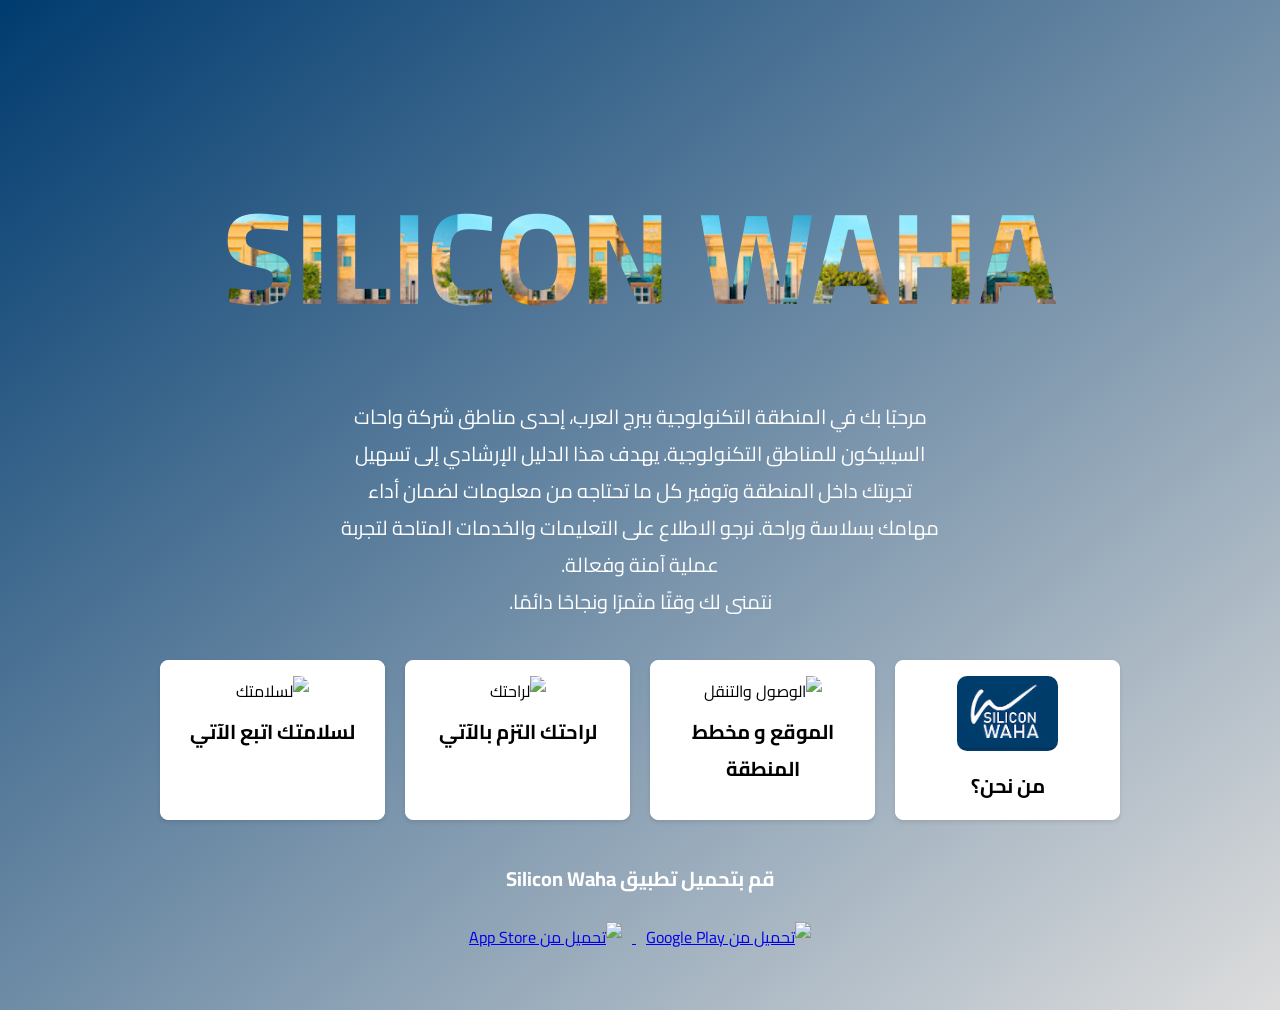
==== index.html @ 40e7c9a5 "Add files via upload" ====
<!DOCTYPE html>
<html lang="ar">
  <link rel="icon" href="SW%20Profile.jpg" type="image/jpeg">
<head>

  <meta charset="UTF-8">
  <meta property="og:title" content="SILICON WAHA - دليل الزوار">
  <meta property="og:description" content="دليلك داخل منطقة واحات السيليكون التكنولوجية">
  <meta property="og:image" content="https://habibahamdyyy.github.io/my-tabs-site/SW%20Profile.jpg">
  <meta property="og:url" content="https://habibahamdyyy.github.io/my-tabs-site/">
  <meta property="og:type" content="website">
  <title>SILICON WAHA - دليل الزوار</title>
  <link href="https://fonts.googleapis.com/css2?family=Cairo:wght@400;700&display=swap" rel="stylesheet">
  
  <style>
  @keyframes fadeInUp {
  to {
    opacity: 1;
    transform: translateY(0);
  }
}
    body {
      min-height: 100vh;
      font-family: 'Cairo', sans-serif;
      padding: 40px 20px;
      direction: rtl;
      background: linear-gradient(to bottom right, #003b6f, #ddd);
      text-align: center;
      animation: fadeIn 1s ease;

    }
    @keyframes fadeIn {
  from { opacity: 0; }
  to { opacity: 1; }
}
     .logo-text {
      font-size: 130px;
      font-weight: bold;
      background-image: url('[data-uri]');
      background-size: contain;
      background-position: center;
      -webkit-background-clip: text;
      -webkit-text-fill-color: transparent;
    }
    h1 {
      font-size: 70px;
      font-weight: bold;
      margin-bottom: 10px;
      color: #fefefc;
    }
    h3.intro {
      font-size: 20px;
      font-weight: normal;
      color: #ffffff;
      margin-bottom: 40px;
      max-width: 600px;
      margin-right: auto;
      margin-left: auto;
    }
    .tabs {
      display: flex;
      flex-wrap: wrap;
      justify-content: center;
      gap: 20px;
      margin-bottom: 20px;
    }
    .tab {
      width: 183px;
      padding: 15px 20px;
      background: white;
      border-radius: 8px;
      cursor: pointer;
      transition: 0.3s;
      box-shadow: 0 2px 4px rgba(0,0,0,0.1);
      border: 1px solid #ffffff;
      opacity: 0;
      transform: translateY(20px);
      animation: fadeInUp 0.6s ease forwards;
      transition: all 0.3s ease;

      
    }
    .tab:hover {
      transform: scale(1.05);
      box-shadow: 0 8px 15px rgba(0, 0, 0, 0.1);
      background: #ddd;
    }

    .tab img {
      width: 55%;
      height: 75px;
      object-fit: cover;
      border-radius: 10px;
      margin-bottom: 7px;
    }
    .tab-label {
      font-weight: bold;
      font-size: 20px;
    }
    .content {
      padding: 8px;
      border: none;
      border-radius: 1px;
      background: none;
      max-width: 450px;
      margin: 0 auto;
      margin-top: 5px;

    }
    

    .tab:nth-child(1) { animation-delay: 0.1s; }
    .tab:nth-child(2) { animation-delay: 0.2s; }
    .tab:nth-child(3) { animation-delay: 0.3s; }
    .tab:nth-child(4) { animation-delay: 0.4s; }

    

   .tab:hover {
      transform: scale(1.05);
      box-shadow: 0 8px 15px rgba(0, 0, 0, 0.1);
      background: #ddd;
    }

    html {
      scroll-behavior: smooth;
    }

    .page-enter {
      opacity: 0;
      transform: translateY(30px);
      animation: slideUp 2s ease forwards;
    }

    @keyframes slideUp {
    to {
       opacity: 1;
       transform: translateY(0);
      }
    }
    .download-box {
      background: none;
      border: none;
      box-shadow: none;
      padding: 0;
      margin: 40px auto 0;
      text-align: center;
    }

    .download-box h3 {
      margin-bottom: 15px;
      color: white;
      font-size: 20px;
    }

    .download-box a img {
      height: 50px;
      margin: 10px;
      transition: transform 0.2s ease;
    }

    .download-box a img:hover {
      transform: scale(1.05);
    }
    .transport-card {
      background: #ffffff;
      border: 1px solid #d0dce8;
      border-radius: 10px;
      padding: 20px;
      margin-bottom: 15px;
      text-align: right;
      box-shadow: 0 2px 8px rgba(0, 0, 0, 0.05);
      font-size: 10px;
    }

    .transport-card h4 {
     margin: 0 0 8px;
     color: #1a2a4f;
    }

    .transport-card a {
     color: #0077cc;
     text-decoration: none;
     font-weight: bold;
    }

    .transport-card a:hover {
     text-decoration: underline;
    }


  </style>

</head>
<body class="page-enter">

<h1 class="logo-text">SILICON WAHA</h1>

<h3 class="intro">
   مرحبًا بك في المنطقة التكنولوجية ببرج العرب، إحدى مناطق شركة واحات السيليكون للمناطق التكنولوجية.
  يهدف هذا الدليل الإرشادي إلى تسهيل تجربتك داخل المنطقة وتوفير كل ما تحتاجه من معلومات لضمان أداء مهامك بسلاسة وراحة.
  نرجو الاطلاع على التعليمات والخدمات المتاحة لتجربة عملية آمنة وفعالة.<br>
  نتمنى لك وقتًا مثمرًا ونجاحًا دائمًا.
</h3>

<div class="tabs">
  <div class="tab" onclick="openPDF('SiliconWaha.pdf')">
    <img src="[data-uri]" alt="من نحن؟">
    <div class="tab-label">من نحن؟</div>
  </div>
  <div class="tab" onclick="showContent(2)">
    <img src="https://openmoji.org/data/color/svg/E0A9.svg" alt="الوصول والتنقل">
    <div class="tab-label">الموقع و مخطط المنطقة</div>
  </div>
  <div class="tab" onclick="openPDF('إجراءات امن و تشغيل المنطقة التكنولوجية برج العرب.pdf')">
    <img src="https://thumbs.dreamstime.com/b/instruction-manual-guide-document-cogwheel-isolated-design-element-male-character-analyzing-file-business-analysis-data-274463302.jpg?w=768" alt="لراحتك">
    <div class="tab-label">لراحتك التزم بالآتي</div>
  </div>
  <div class="tab" onclick="openPDF('خطة الطوارئ.pdf')">
    <img src="https://openmoji.org/data/color/svg/1F6A8.svg" alt="لسلامتك">
    <div class="tab-label">لسلامتك اتبع الآتي</div>
  </div>
</div>

<div id="content" class="content" style="display: none;"></div>


<div class="download-box">
  <h3>
  قم بتحميل تطبيق Silicon Waha
  </h3>
  <a href="https://play.google.com/store/apps/details?id=com.codemorning.siliconwaha" target="_blank">
    <img src="https://upload.wikimedia.org/wikipedia/commons/7/78/Google_Play_Store_badge_EN.svg" 
    alt="تحميل من Google Play" style="height: 50px; margin: 10px;">
  </a>
  <a href="https://apps.apple.com/eg/app/silicon-waha/id6744442120" target="_blank">
    <img src="https://developer.apple.com/assets/elements/badges/download-on-the-app-store.svg" 
    alt="تحميل من App Store" style="height: 50px; margin: 10px;">
  </a>
</div>


<script>
  function openPDF(fileName) {
    window.open(fileName, "_blank");
  }

  function showContent(tab) {
      document.getElementById("content").style.display = "block"; // إظهار المحتوى عند الضغط

    let html = "";
    if (tab === 2) {
      html = `
  <div class="transport-card">
    <h4>📍 الموقع على الخريطة</h4>
    <a href="https://maps.app.goo.gl/3V9tLTfM1K3f4Duk9?g_st=aw" target="_blank">
      فتح الموقع في خرائط Google
    </a>
  </div>

  <div class="transport-card">
    <h4>🗺️ مخطط المباني</h4>
    <a href="مخطط مباني المنطقة.pdf" target="_blank">عرض المخطط</a>
  </div>
`;
    } else {
      html = "";
    }
    document.getElementById("content").innerHTML = html;
  }
</script>

</body>
</html>
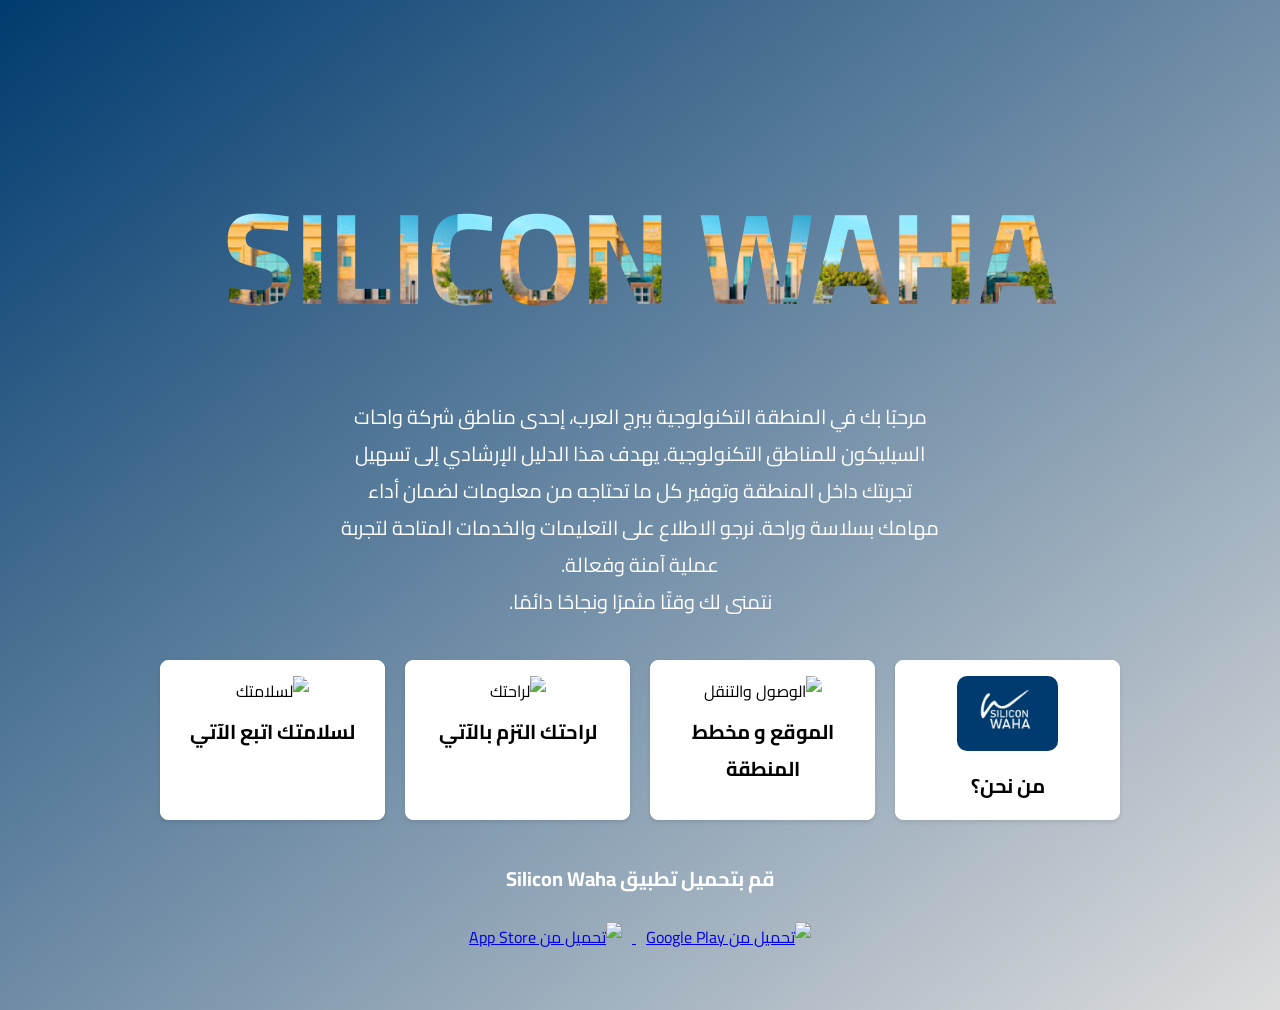
==== commit 2248cad6: "Add files via upload" ====
--- a/index.html
+++ b/index.html
@@ -1,12 +1,12 @@
 <!DOCTYPE html>
 <html lang="ar">
-  <link rel="icon" href="SW%20Profile.jpg" type="image/jpeg">
+  <link rel="icon" href="images/Icon.png" type="image/png">
 <head>
 
   <meta charset="UTF-8">
   <meta property="og:title" content="SILICON WAHA - دليل الزوار">
   <meta property="og:description" content="دليلك داخل منطقة واحات السيليكون التكنولوجية">
-  <meta property="og:image" content="https://habibahamdyyy.github.io/my-tabs-site/SW%20Profile.jpg">
+  <meta property="og:image" content="https://habibahamdyyy.github.io/my-tabs-site/images/Icon.png">
   <meta property="og:url" content="https://habibahamdyyy.github.io/my-tabs-site/">
   <meta property="og:type" content="website">
   <title>SILICON WAHA - دليل الزوار</title>
@@ -205,7 +205,7 @@
 
 <div class="tabs">
   <div class="tab" onclick="openPDF('SiliconWaha.pdf')">
-    <img src="[data-uri]" alt="من نحن؟">
+    <img src="images/LOGO.jpg" alt="من نحن؟">
     <div class="tab-label">من نحن؟</div>
   </div>
   <div class="tab" onclick="showContent(2)">
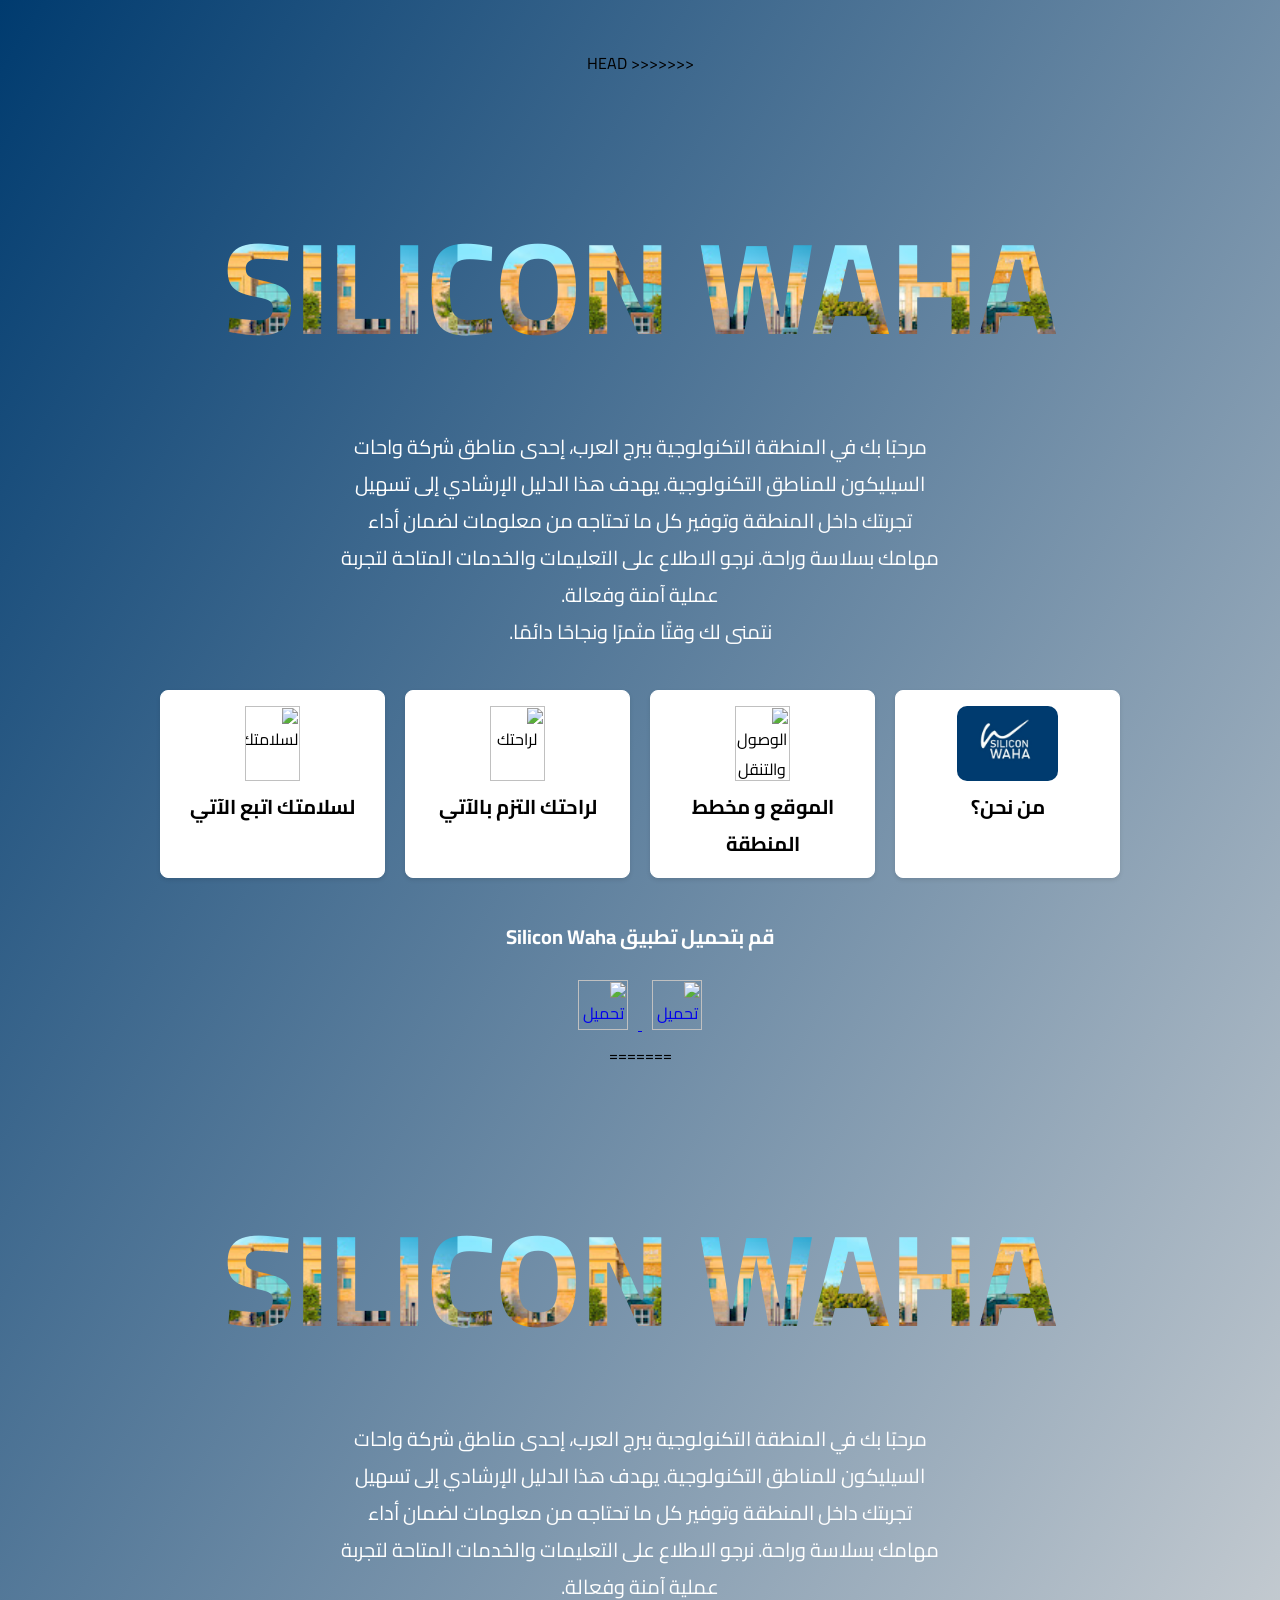
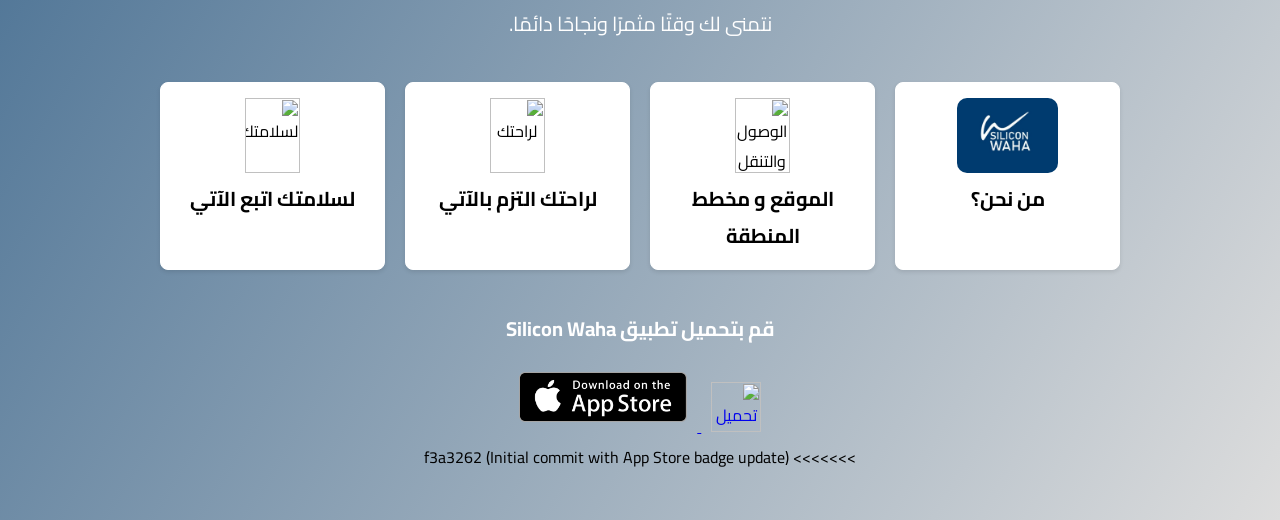
==== commit 5a51c4cd: "Initial commit with App Store badge update" ====
--- a/index.html
+++ b/index.html
@@ -1,3 +1,4 @@
+<<<<<<< HEAD
 <!DOCTYPE html>
 <html lang="ar">
   <link rel="icon" href="images/Icon.png" type="image/png">
@@ -212,7 +213,7 @@
     <img src="https://openmoji.org/data/color/svg/E0A9.svg" alt="الوصول والتنقل">
     <div class="tab-label">الموقع و مخطط المنطقة</div>
   </div>
-  <div class="tab" onclick="openPDF('إجراءات امن و تشغيل المنطقة التكنولوجية برج العرب.pdf')">
+  <div class="tab" onclick="openPDF('لراحتك.pdf')">
     <img src="https://thumbs.dreamstime.com/b/instruction-manual-guide-document-cogwheel-isolated-design-element-male-character-analyzing-file-business-analysis-data-274463302.jpg?w=768" alt="لراحتك">
     <div class="tab-label">لراحتك التزم بالآتي</div>
   </div>
@@ -273,3 +274,315 @@
 </body>
 </html>
 
+=======
+<!DOCTYPE html>
+<html lang="ar">
+<link rel="icon" href="images/Icon.png" type="image/png">
+
+<head>
+
+  <meta charset="UTF-8">
+  <meta property="og:title" content="SILICON WAHA - دليل الزوار">
+  <meta property="og:description" content="دليلك داخل منطقة واحات السيليكون التكنولوجية">
+  <meta property="og:image" content="https://habibahamdyyy.github.io/my-tabs-site/images/Icon.png">
+  <meta property="og:url" content="https://habibahamdyyy.github.io/my-tabs-site/">
+  <meta property="og:type" content="website">
+  <title>SILICON WAHA - دليل الزوار</title>
+  <link href="https://fonts.googleapis.com/css2?family=Cairo:wght@400;700&display=swap" rel="stylesheet">
+
+  <style>
+    @keyframes fadeInUp {
+      to {
+        opacity: 1;
+        transform: translateY(0);
+      }
+    }
+
+    body {
+      min-height: 100vh;
+      font-family: 'Cairo', sans-serif;
+      padding: 40px 20px;
+      direction: rtl;
+      background: linear-gradient(to bottom right, #003b6f, #ddd);
+      text-align: center;
+      animation: fadeIn 1s ease;
+
+    }
+
+    @keyframes fadeIn {
+      from {
+        opacity: 0;
+      }
+
+      to {
+        opacity: 1;
+      }
+    }
+
+    .logo-text {
+      font-size: 130px;
+      font-weight: bold;
+      background-image: url('[data-uri]');
+      background-size: contain;
+      background-position: center;
+      -webkit-background-clip: text;
+      -webkit-text-fill-color: transparent;
+    }
+
+    h1 {
+      font-size: 70px;
+      font-weight: bold;
+      margin-bottom: 10px;
+      color: #fefefc;
+    }
+
+    h3.intro {
+      font-size: 20px;
+      font-weight: normal;
+      color: #ffffff;
+      margin-bottom: 40px;
+      max-width: 600px;
+      margin-right: auto;
+      margin-left: auto;
+    }
+
+    .tabs {
+      display: flex;
+      flex-wrap: wrap;
+      justify-content: center;
+      gap: 20px;
+      margin-bottom: 20px;
+    }
+
+    .tab {
+      width: 183px;
+      padding: 15px 20px;
+      background: white;
+      border-radius: 8px;
+      cursor: pointer;
+      transition: 0.3s;
+      box-shadow: 0 2px 4px rgba(0, 0, 0, 0.1);
+      border: 1px solid #ffffff;
+      opacity: 0;
+      transform: translateY(20px);
+      animation: fadeInUp 0.6s ease forwards;
+      transition: all 0.3s ease;
+
+
+    }
+
+    .tab:hover {
+      transform: scale(1.05);
+      box-shadow: 0 8px 15px rgba(0, 0, 0, 0.1);
+      background: #ddd;
+    }
+
+    .tab img {
+      width: 55%;
+      height: 75px;
+      object-fit: cover;
+      border-radius: 10px;
+      margin-bottom: 7px;
+    }
+
+    .tab-label {
+      font-weight: bold;
+      font-size: 20px;
+    }
+
+    .content {
+      padding: 8px;
+      border: none;
+      border-radius: 1px;
+      background: none;
+      max-width: 450px;
+      margin: 0 auto;
+      margin-top: 5px;
+
+    }
+
+
+    .tab:nth-child(1) {
+      animation-delay: 0.1s;
+    }
+
+    .tab:nth-child(2) {
+      animation-delay: 0.2s;
+    }
+
+    .tab:nth-child(3) {
+      animation-delay: 0.3s;
+    }
+
+    .tab:nth-child(4) {
+      animation-delay: 0.4s;
+    }
+
+
+
+    .tab:hover {
+      transform: scale(1.05);
+      box-shadow: 0 8px 15px rgba(0, 0, 0, 0.1);
+      background: #ddd;
+    }
+
+    html {
+      scroll-behavior: smooth;
+    }
+
+    .page-enter {
+      opacity: 0;
+      transform: translateY(30px);
+      animation: slideUp 2s ease forwards;
+    }
+
+    @keyframes slideUp {
+      to {
+        opacity: 1;
+        transform: translateY(0);
+      }
+    }
+
+    .download-box {
+      background: none;
+      border: none;
+      box-shadow: none;
+      padding: 0;
+      margin: 40px auto 0;
+      text-align: center;
+    }
+
+    .download-box h3 {
+      margin-bottom: 15px;
+      color: white;
+      font-size: 20px;
+    }
+
+    .download-box a img {
+      height: 50px;
+      margin: 10px;
+      transition: transform 0.2s ease;
+    }
+
+    .download-box a img:hover {
+      transform: scale(1.05);
+    }
+
+    .transport-card {
+      background: #ffffff;
+      border: 1px solid #d0dce8;
+      border-radius: 10px;
+      padding: 20px;
+      margin-bottom: 15px;
+      text-align: right;
+      box-shadow: 0 2px 8px rgba(0, 0, 0, 0.05);
+      font-size: 10px;
+    }
+
+    .transport-card h4 {
+      margin: 0 0 8px;
+      color: #1a2a4f;
+    }
+
+    .transport-card a {
+      color: #0077cc;
+      text-decoration: none;
+      font-weight: bold;
+    }
+
+    .transport-card a:hover {
+      text-decoration: underline;
+    }
+  </style>
+
+</head>
+
+<body class="page-enter">
+
+  <h1 class="logo-text">SILICON WAHA</h1>
+
+  <h3 class="intro">
+    مرحبًا بك في المنطقة التكنولوجية ببرج العرب، إحدى مناطق شركة واحات السيليكون للمناطق التكنولوجية.
+    يهدف هذا الدليل الإرشادي إلى تسهيل تجربتك داخل المنطقة وتوفير كل ما تحتاجه من معلومات لضمان أداء مهامك بسلاسة وراحة.
+    نرجو الاطلاع على التعليمات والخدمات المتاحة لتجربة عملية آمنة وفعالة.<br>
+    نتمنى لك وقتًا مثمرًا ونجاحًا دائمًا.
+  </h3>
+
+  <div class="tabs">
+    <div class="tab" onclick="openPDF('SiliconWaha.pdf')">
+      <img src="images/LOGO.jpg" alt="من نحن؟">
+      <div class="tab-label">من نحن؟</div>
+    </div>
+    <div class="tab" onclick="showContent(2)">
+      <img src="https://openmoji.org/data/color/svg/E0A9.svg" alt="الوصول والتنقل">
+      <div class="tab-label">الموقع و مخطط المنطقة</div>
+    </div>
+    <div class="tab" onclick="openPDF('لراحتك.pdf')">
+      <img
+        src="https://thumbs.dreamstime.com/b/instruction-manual-guide-document-cogwheel-isolated-design-element-male-character-analyzing-file-business-analysis-data-274463302.jpg?w=768"
+        alt="لراحتك">
+      <div class="tab-label">لراحتك التزم بالآتي</div>
+    </div>
+    <div class="tab" onclick="openPDF('خطة الطوارئ.pdf')">
+      <img src="https://openmoji.org/data/color/svg/1F6A8.svg" alt="لسلامتك">
+      <div class="tab-label">لسلامتك اتبع الآتي</div>
+    </div>
+  </div>
+
+  <div id="content" class="content" style="display: none;"></div>
+
+
+  <div class="download-box">
+    <h3>
+      قم بتحميل تطبيق Silicon Waha
+    </h3>
+    <a href="https://play.google.com/store/apps/details?id=com.codemorning.siliconwaha" target="_blank">
+      <img src="https://upload.wikimedia.org/wikipedia/commons/7/78/Google_Play_Store_badge_EN.svg"
+        alt="تحميل من Google Play" style="height: 50px; margin: 10px;">
+    </a>
+    <a href="https://apps.apple.com/eg/app/silicon-waha/id6744442120" target="_blank">
+  <img src="images/appstore-badge.png" 
+       alt="Download on the App Store" 
+       style="height: 50px; margin: 10px;">
+</a>
+
+
+
+
+  </div>
+
+
+  <script>
+    function openPDF(fileName) {
+      window.open(fileName, "_blank");
+    }
+
+    function showContent(tab) {
+      document.getElementById("content").style.display = "block"; // إظهار المحتوى عند الضغط
+
+      let html = "";
+      if (tab === 2) {
+        html = `
+  <div class="transport-card">
+    <h4>📍 الموقع على الخريطة</h4>
+    <a href="https://maps.app.goo.gl/3V9tLTfM1K3f4Duk9?g_st=aw" target="_blank">
+      فتح الموقع في خرائط Google
+    </a>
+  </div>
+
+  <div class="transport-card">
+    <h4>🗺️ مخطط المباني</h4>
+    <a href="مخطط مباني المنطقة.pdf" target="_blank">عرض المخطط</a>
+  </div>
+`;
+      } else {
+        html = "";
+      }
+      document.getElementById("content").innerHTML = html;
+    }
+  </script>
+
+</body>
+
+</html>
+>>>>>>> f3a3262 (Initial commit with App Store badge update)
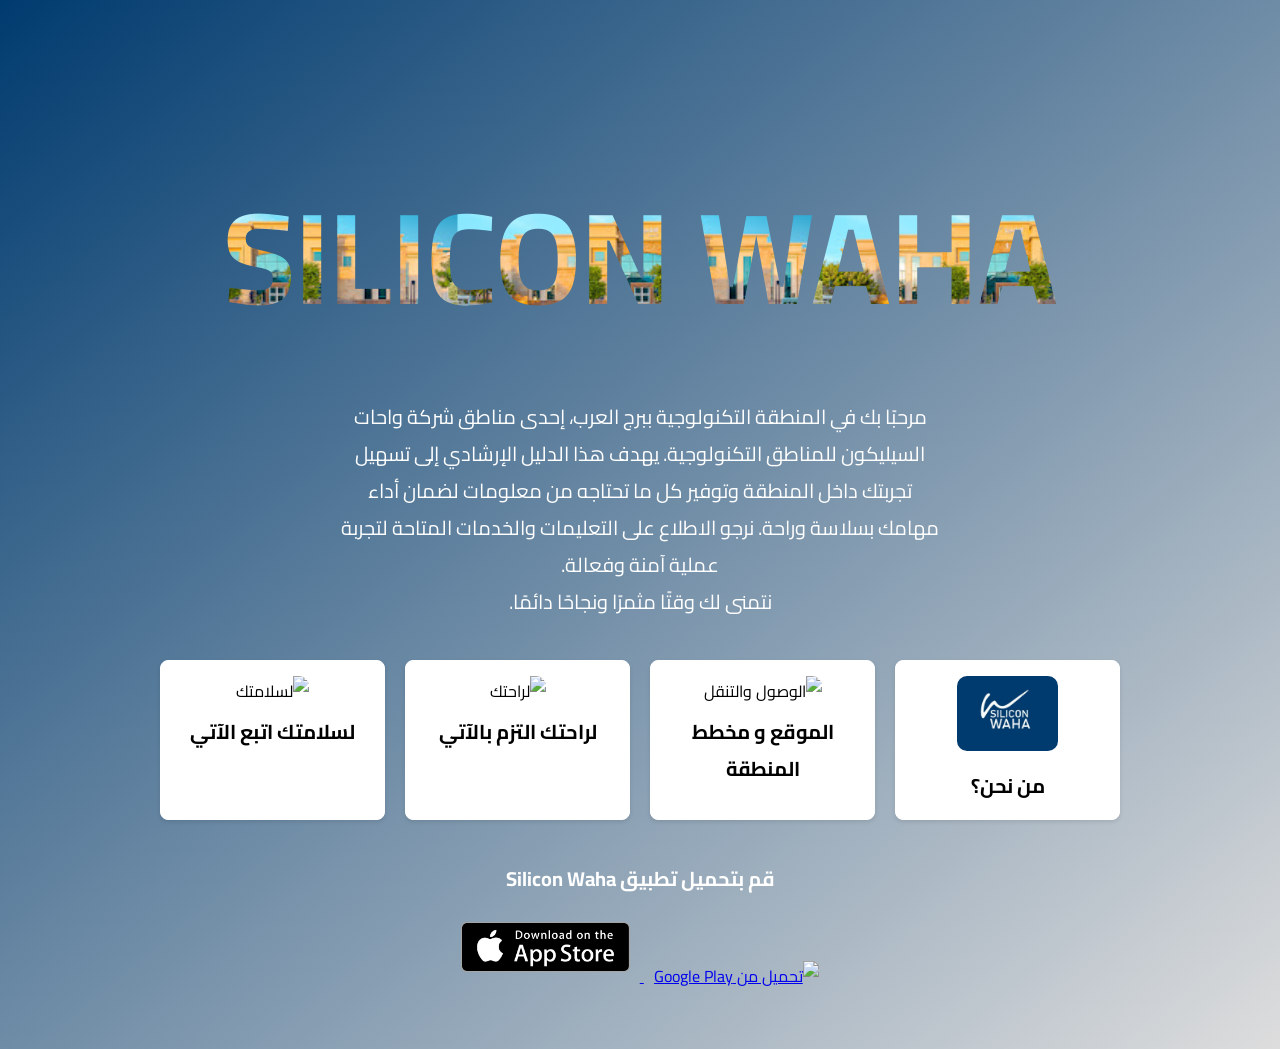
==== commit 254880a4: "Update index.html" ====
--- a/index.html
+++ b/index.html
@@ -1,7 +1,7 @@
-<<<<<<< HEAD
 <!DOCTYPE html>
 <html lang="ar">
-  <link rel="icon" href="images/Icon.png" type="image/png">
+<link rel="icon" href="images/Icon.png" type="image/png">
+
 <head>
 
   <meta charset="UTF-8">
@@ -12,14 +12,15 @@
   <meta property="og:type" content="website">
   <title>SILICON WAHA - دليل الزوار</title>
   <link href="https://fonts.googleapis.com/css2?family=Cairo:wght@400;700&display=swap" rel="stylesheet">
-  
+
   <style>
-  @keyframes fadeInUp {
-  to {
-    opacity: 1;
-    transform: translateY(0);
-  }
-}
+    @keyframes fadeInUp {
+      to {
+        opacity: 1;
+        transform: translateY(0);
+      }
+    }
+
     body {
       min-height: 100vh;
       font-family: 'Cairo', sans-serif;
@@ -30,11 +31,18 @@
       animation: fadeIn 1s ease;
 
     }
+
     @keyframes fadeIn {
-  from { opacity: 0; }
-  to { opacity: 1; }
-}
-     .logo-text {
+      from {
+        opacity: 0;
+      }
+
+      to {
+        opacity: 1;
+      }
+    }
+
+    .logo-text {
       font-size: 130px;
       font-weight: bold;
       background-image: url('[data-uri]');
@@ -43,12 +51,14 @@
       -webkit-background-clip: text;
       -webkit-text-fill-color: transparent;
     }
+
     h1 {
       font-size: 70px;
       font-weight: bold;
       margin-bottom: 10px;
       color: #fefefc;
     }
+
     h3.intro {
       font-size: 20px;
       font-weight: normal;
@@ -58,6 +68,7 @@
       margin-right: auto;
       margin-left: auto;
     }
+
     .tabs {
       display: flex;
       flex-wrap: wrap;
@@ -65,6 +76,7 @@
       gap: 20px;
       margin-bottom: 20px;
     }
+
     .tab {
       width: 183px;
       padding: 15px 20px;
@@ -72,15 +84,16 @@
       border-radius: 8px;
       cursor: pointer;
       transition: 0.3s;
-      box-shadow: 0 2px 4px rgba(0,0,0,0.1);
+      box-shadow: 0 2px 4px rgba(0, 0, 0, 0.1);
       border: 1px solid #ffffff;
       opacity: 0;
       transform: translateY(20px);
       animation: fadeInUp 0.6s ease forwards;
       transition: all 0.3s ease;
 
-      
-    }
+
+    }
+
     .tab:hover {
       transform: scale(1.05);
       box-shadow: 0 8px 15px rgba(0, 0, 0, 0.1);
@@ -94,10 +107,12 @@
       border-radius: 10px;
       margin-bottom: 7px;
     }
+
     .tab-label {
       font-weight: bold;
       font-size: 20px;
     }
+
     .content {
       padding: 8px;
       border: none;
@@ -108,16 +123,27 @@
       margin-top: 5px;
 
     }
-    
-
-    .tab:nth-child(1) { animation-delay: 0.1s; }
-    .tab:nth-child(2) { animation-delay: 0.2s; }
-    .tab:nth-child(3) { animation-delay: 0.3s; }
-    .tab:nth-child(4) { animation-delay: 0.4s; }
-
-    
-
-   .tab:hover {
+
+
+    .tab:nth-child(1) {
+      animation-delay: 0.1s;
+    }
+
+    .tab:nth-child(2) {
+      animation-delay: 0.2s;
+    }
+
+    .tab:nth-child(3) {
+      animation-delay: 0.3s;
+    }
+
+    .tab:nth-child(4) {
+      animation-delay: 0.4s;
+    }
+
+
+
+    .tab:hover {
       transform: scale(1.05);
       box-shadow: 0 8px 15px rgba(0, 0, 0, 0.1);
       background: #ddd;
@@ -134,11 +160,12 @@
     }
 
     @keyframes slideUp {
-    to {
-       opacity: 1;
-       transform: translateY(0);
-      }
-    }
+      to {
+        opacity: 1;
+        transform: translateY(0);
+      }
+    }
+
     .download-box {
       background: none;
       border: none;
@@ -163,6 +190,7 @@
     .download-box a img:hover {
       transform: scale(1.05);
     }
+
     .transport-card {
       background: #ffffff;
       border: 1px solid #d0dce8;
@@ -175,83 +203,89 @@
     }
 
     .transport-card h4 {
-     margin: 0 0 8px;
-     color: #1a2a4f;
+      margin: 0 0 8px;
+      color: #1a2a4f;
     }
 
     .transport-card a {
-     color: #0077cc;
-     text-decoration: none;
-     font-weight: bold;
+      color: #0077cc;
+      text-decoration: none;
+      font-weight: bold;
     }
 
     .transport-card a:hover {
-     text-decoration: underline;
-    }
-
-
+      text-decoration: underline;
+    }
   </style>
 
 </head>
+
 <body class="page-enter">
 
-<h1 class="logo-text">SILICON WAHA</h1>
-
-<h3 class="intro">
-   مرحبًا بك في المنطقة التكنولوجية ببرج العرب، إحدى مناطق شركة واحات السيليكون للمناطق التكنولوجية.
-  يهدف هذا الدليل الإرشادي إلى تسهيل تجربتك داخل المنطقة وتوفير كل ما تحتاجه من معلومات لضمان أداء مهامك بسلاسة وراحة.
-  نرجو الاطلاع على التعليمات والخدمات المتاحة لتجربة عملية آمنة وفعالة.<br>
-  نتمنى لك وقتًا مثمرًا ونجاحًا دائمًا.
-</h3>
-
-<div class="tabs">
-  <div class="tab" onclick="openPDF('SiliconWaha.pdf')">
-    <img src="images/LOGO.jpg" alt="من نحن؟">
-    <div class="tab-label">من نحن؟</div>
+  <h1 class="logo-text">SILICON WAHA</h1>
+
+  <h3 class="intro">
+    مرحبًا بك في المنطقة التكنولوجية ببرج العرب، إحدى مناطق شركة واحات السيليكون للمناطق التكنولوجية.
+    يهدف هذا الدليل الإرشادي إلى تسهيل تجربتك داخل المنطقة وتوفير كل ما تحتاجه من معلومات لضمان أداء مهامك بسلاسة وراحة.
+    نرجو الاطلاع على التعليمات والخدمات المتاحة لتجربة عملية آمنة وفعالة.<br>
+    نتمنى لك وقتًا مثمرًا ونجاحًا دائمًا.
+  </h3>
+
+  <div class="tabs">
+    <div class="tab" onclick="openPDF('SiliconWaha.pdf')">
+      <img src="images/LOGO.jpg" alt="من نحن؟">
+      <div class="tab-label">من نحن؟</div>
+    </div>
+    <div class="tab" onclick="showContent(2)">
+      <img src="https://openmoji.org/data/color/svg/E0A9.svg" alt="الوصول والتنقل">
+      <div class="tab-label">الموقع و مخطط المنطقة</div>
+    </div>
+    <div class="tab" onclick="openPDF('لراحتك.pdf')">
+      <img
+        src="https://thumbs.dreamstime.com/b/instruction-manual-guide-document-cogwheel-isolated-design-element-male-character-analyzing-file-business-analysis-data-274463302.jpg?w=768"
+        alt="لراحتك">
+      <div class="tab-label">لراحتك التزم بالآتي</div>
+    </div>
+    <div class="tab" onclick="openPDF('خطة الطوارئ.pdf')">
+      <img src="https://openmoji.org/data/color/svg/1F6A8.svg" alt="لسلامتك">
+      <div class="tab-label">لسلامتك اتبع الآتي</div>
+    </div>
   </div>
-  <div class="tab" onclick="showContent(2)">
-    <img src="https://openmoji.org/data/color/svg/E0A9.svg" alt="الوصول والتنقل">
-    <div class="tab-label">الموقع و مخطط المنطقة</div>
+
+  <div id="content" class="content" style="display: none;"></div>
+
+
+  <div class="download-box">
+    <h3>
+      قم بتحميل تطبيق Silicon Waha
+    </h3>
+    <a href="https://play.google.com/store/apps/details?id=com.codemorning.siliconwaha" target="_blank">
+      <img src="https://upload.wikimedia.org/wikipedia/commons/7/78/Google_Play_Store_badge_EN.svg"
+        alt="تحميل من Google Play" style="height: 50px; margin: 10px;">
+    </a>
+    <a href="https://apps.apple.com/eg/app/silicon-waha/id6744442120" target="_blank">
+  <img src="images/appstore-badge.png" 
+       alt="Download on the App Store" 
+       style="height: 50px; margin: 10px;">
+</a>
+
+
+
+
   </div>
-  <div class="tab" onclick="openPDF('لراحتك.pdf')">
-    <img src="https://thumbs.dreamstime.com/b/instruction-manual-guide-document-cogwheel-isolated-design-element-male-character-analyzing-file-business-analysis-data-274463302.jpg?w=768" alt="لراحتك">
-    <div class="tab-label">لراحتك التزم بالآتي</div>
-  </div>
-  <div class="tab" onclick="openPDF('خطة الطوارئ.pdf')">
-    <img src="https://openmoji.org/data/color/svg/1F6A8.svg" alt="لسلامتك">
-    <div class="tab-label">لسلامتك اتبع الآتي</div>
-  </div>
-</div>
-
-<div id="content" class="content" style="display: none;"></div>
-
-
-<div class="download-box">
-  <h3>
-  قم بتحميل تطبيق Silicon Waha
-  </h3>
-  <a href="https://play.google.com/store/apps/details?id=com.codemorning.siliconwaha" target="_blank">
-    <img src="https://upload.wikimedia.org/wikipedia/commons/7/78/Google_Play_Store_badge_EN.svg" 
-    alt="تحميل من Google Play" style="height: 50px; margin: 10px;">
-  </a>
-  <a href="https://apps.apple.com/eg/app/silicon-waha/id6744442120" target="_blank">
-    <img src="https://developer.apple.com/assets/elements/badges/download-on-the-app-store.svg" 
-    alt="تحميل من App Store" style="height: 50px; margin: 10px;">
-  </a>
-</div>
-
-
-<script>
-  function openPDF(fileName) {
-    window.open(fileName, "_blank");
-  }
-
-  function showContent(tab) {
+
+
+  <script>
+    function openPDF(fileName) {
+      window.open(fileName, "_blank");
+    }
+
+    function showContent(tab) {
       document.getElementById("content").style.display = "block"; // إظهار المحتوى عند الضغط
 
-    let html = "";
-    if (tab === 2) {
-      html = `
+      let html = "";
+      if (tab === 2) {
+        html = `
   <div class="transport-card">
     <h4>📍 الموقع على الخريطة</h4>
     <a href="https://maps.app.goo.gl/3V9tLTfM1K3f4Duk9?g_st=aw" target="_blank">
@@ -264,325 +298,13 @@
     <a href="مخطط مباني المنطقة.pdf" target="_blank">عرض المخطط</a>
   </div>
 `;
-    } else {
-      html = "";
-    }
-    document.getElementById("content").innerHTML = html;
-  }
-</script>
+      } else {
+        html = "";
+      }
+      document.getElementById("content").innerHTML = html;
+    }
+  </script>
 
 </body>
+
 </html>
-
-=======
-<!DOCTYPE html>
-<html lang="ar">
-<link rel="icon" href="images/Icon.png" type="image/png">
-
-<head>
-
-  <meta charset="UTF-8">
-  <meta property="og:title" content="SILICON WAHA - دليل الزوار">
-  <meta property="og:description" content="دليلك داخل منطقة واحات السيليكون التكنولوجية">
-  <meta property="og:image" content="https://habibahamdyyy.github.io/my-tabs-site/images/Icon.png">
-  <meta property="og:url" content="https://habibahamdyyy.github.io/my-tabs-site/">
-  <meta property="og:type" content="website">
-  <title>SILICON WAHA - دليل الزوار</title>
-  <link href="https://fonts.googleapis.com/css2?family=Cairo:wght@400;700&display=swap" rel="stylesheet">
-
-  <style>
-    @keyframes fadeInUp {
-      to {
-        opacity: 1;
-        transform: translateY(0);
-      }
-    }
-
-    body {
-      min-height: 100vh;
-      font-family: 'Cairo', sans-serif;
-      padding: 40px 20px;
-      direction: rtl;
-      background: linear-gradient(to bottom right, #003b6f, #ddd);
-      text-align: center;
-      animation: fadeIn 1s ease;
-
-    }
-
-    @keyframes fadeIn {
-      from {
-        opacity: 0;
-      }
-
-      to {
-        opacity: 1;
-      }
-    }
-
-    .logo-text {
-      font-size: 130px;
-      font-weight: bold;
-      background-image: url('[data-uri]');
-      background-size: contain;
-      background-position: center;
-      -webkit-background-clip: text;
-      -webkit-text-fill-color: transparent;
-    }
-
-    h1 {
-      font-size: 70px;
-      font-weight: bold;
-      margin-bottom: 10px;
-      color: #fefefc;
-    }
-
-    h3.intro {
-      font-size: 20px;
-      font-weight: normal;
-      color: #ffffff;
-      margin-bottom: 40px;
-      max-width: 600px;
-      margin-right: auto;
-      margin-left: auto;
-    }
-
-    .tabs {
-      display: flex;
-      flex-wrap: wrap;
-      justify-content: center;
-      gap: 20px;
-      margin-bottom: 20px;
-    }
-
-    .tab {
-      width: 183px;
-      padding: 15px 20px;
-      background: white;
-      border-radius: 8px;
-      cursor: pointer;
-      transition: 0.3s;
-      box-shadow: 0 2px 4px rgba(0, 0, 0, 0.1);
-      border: 1px solid #ffffff;
-      opacity: 0;
-      transform: translateY(20px);
-      animation: fadeInUp 0.6s ease forwards;
-      transition: all 0.3s ease;
-
-
-    }
-
-    .tab:hover {
-      transform: scale(1.05);
-      box-shadow: 0 8px 15px rgba(0, 0, 0, 0.1);
-      background: #ddd;
-    }
-
-    .tab img {
-      width: 55%;
-      height: 75px;
-      object-fit: cover;
-      border-radius: 10px;
-      margin-bottom: 7px;
-    }
-
-    .tab-label {
-      font-weight: bold;
-      font-size: 20px;
-    }
-
-    .content {
-      padding: 8px;
-      border: none;
-      border-radius: 1px;
-      background: none;
-      max-width: 450px;
-      margin: 0 auto;
-      margin-top: 5px;
-
-    }
-
-
-    .tab:nth-child(1) {
-      animation-delay: 0.1s;
-    }
-
-    .tab:nth-child(2) {
-      animation-delay: 0.2s;
-    }
-
-    .tab:nth-child(3) {
-      animation-delay: 0.3s;
-    }
-
-    .tab:nth-child(4) {
-      animation-delay: 0.4s;
-    }
-
-
-
-    .tab:hover {
-      transform: scale(1.05);
-      box-shadow: 0 8px 15px rgba(0, 0, 0, 0.1);
-      background: #ddd;
-    }
-
-    html {
-      scroll-behavior: smooth;
-    }
-
-    .page-enter {
-      opacity: 0;
-      transform: translateY(30px);
-      animation: slideUp 2s ease forwards;
-    }
-
-    @keyframes slideUp {
-      to {
-        opacity: 1;
-        transform: translateY(0);
-      }
-    }
-
-    .download-box {
-      background: none;
-      border: none;
-      box-shadow: none;
-      padding: 0;
-      margin: 40px auto 0;
-      text-align: center;
-    }
-
-    .download-box h3 {
-      margin-bottom: 15px;
-      color: white;
-      font-size: 20px;
-    }
-
-    .download-box a img {
-      height: 50px;
-      margin: 10px;
-      transition: transform 0.2s ease;
-    }
-
-    .download-box a img:hover {
-      transform: scale(1.05);
-    }
-
-    .transport-card {
-      background: #ffffff;
-      border: 1px solid #d0dce8;
-      border-radius: 10px;
-      padding: 20px;
-      margin-bottom: 15px;
-      text-align: right;
-      box-shadow: 0 2px 8px rgba(0, 0, 0, 0.05);
-      font-size: 10px;
-    }
-
-    .transport-card h4 {
-      margin: 0 0 8px;
-      color: #1a2a4f;
-    }
-
-    .transport-card a {
-      color: #0077cc;
-      text-decoration: none;
-      font-weight: bold;
-    }
-
-    .transport-card a:hover {
-      text-decoration: underline;
-    }
-  </style>
-
-</head>
-
-<body class="page-enter">
-
-  <h1 class="logo-text">SILICON WAHA</h1>
-
-  <h3 class="intro">
-    مرحبًا بك في المنطقة التكنولوجية ببرج العرب، إحدى مناطق شركة واحات السيليكون للمناطق التكنولوجية.
-    يهدف هذا الدليل الإرشادي إلى تسهيل تجربتك داخل المنطقة وتوفير كل ما تحتاجه من معلومات لضمان أداء مهامك بسلاسة وراحة.
-    نرجو الاطلاع على التعليمات والخدمات المتاحة لتجربة عملية آمنة وفعالة.<br>
-    نتمنى لك وقتًا مثمرًا ونجاحًا دائمًا.
-  </h3>
-
-  <div class="tabs">
-    <div class="tab" onclick="openPDF('SiliconWaha.pdf')">
-      <img src="images/LOGO.jpg" alt="من نحن؟">
-      <div class="tab-label">من نحن؟</div>
-    </div>
-    <div class="tab" onclick="showContent(2)">
-      <img src="https://openmoji.org/data/color/svg/E0A9.svg" alt="الوصول والتنقل">
-      <div class="tab-label">الموقع و مخطط المنطقة</div>
-    </div>
-    <div class="tab" onclick="openPDF('لراحتك.pdf')">
-      <img
-        src="https://thumbs.dreamstime.com/b/instruction-manual-guide-document-cogwheel-isolated-design-element-male-character-analyzing-file-business-analysis-data-274463302.jpg?w=768"
-        alt="لراحتك">
-      <div class="tab-label">لراحتك التزم بالآتي</div>
-    </div>
-    <div class="tab" onclick="openPDF('خطة الطوارئ.pdf')">
-      <img src="https://openmoji.org/data/color/svg/1F6A8.svg" alt="لسلامتك">
-      <div class="tab-label">لسلامتك اتبع الآتي</div>
-    </div>
-  </div>
-
-  <div id="content" class="content" style="display: none;"></div>
-
-
-  <div class="download-box">
-    <h3>
-      قم بتحميل تطبيق Silicon Waha
-    </h3>
-    <a href="https://play.google.com/store/apps/details?id=com.codemorning.siliconwaha" target="_blank">
-      <img src="https://upload.wikimedia.org/wikipedia/commons/7/78/Google_Play_Store_badge_EN.svg"
-        alt="تحميل من Google Play" style="height: 50px; margin: 10px;">
-    </a>
-    <a href="https://apps.apple.com/eg/app/silicon-waha/id6744442120" target="_blank">
-  <img src="images/appstore-badge.png" 
-       alt="Download on the App Store" 
-       style="height: 50px; margin: 10px;">
-</a>
-
-
-
-
-  </div>
-
-
-  <script>
-    function openPDF(fileName) {
-      window.open(fileName, "_blank");
-    }
-
-    function showContent(tab) {
-      document.getElementById("content").style.display = "block"; // إظهار المحتوى عند الضغط
-
-      let html = "";
-      if (tab === 2) {
-        html = `
-  <div class="transport-card">
-    <h4>📍 الموقع على الخريطة</h4>
-    <a href="https://maps.app.goo.gl/3V9tLTfM1K3f4Duk9?g_st=aw" target="_blank">
-      فتح الموقع في خرائط Google
-    </a>
-  </div>
-
-  <div class="transport-card">
-    <h4>🗺️ مخطط المباني</h4>
-    <a href="مخطط مباني المنطقة.pdf" target="_blank">عرض المخطط</a>
-  </div>
-`;
-      } else {
-        html = "";
-      }
-      document.getElementById("content").innerHTML = html;
-    }
-  </script>
-
-</body>
-
-</html>
->>>>>>> f3a3262 (Initial commit with App Store badge update)
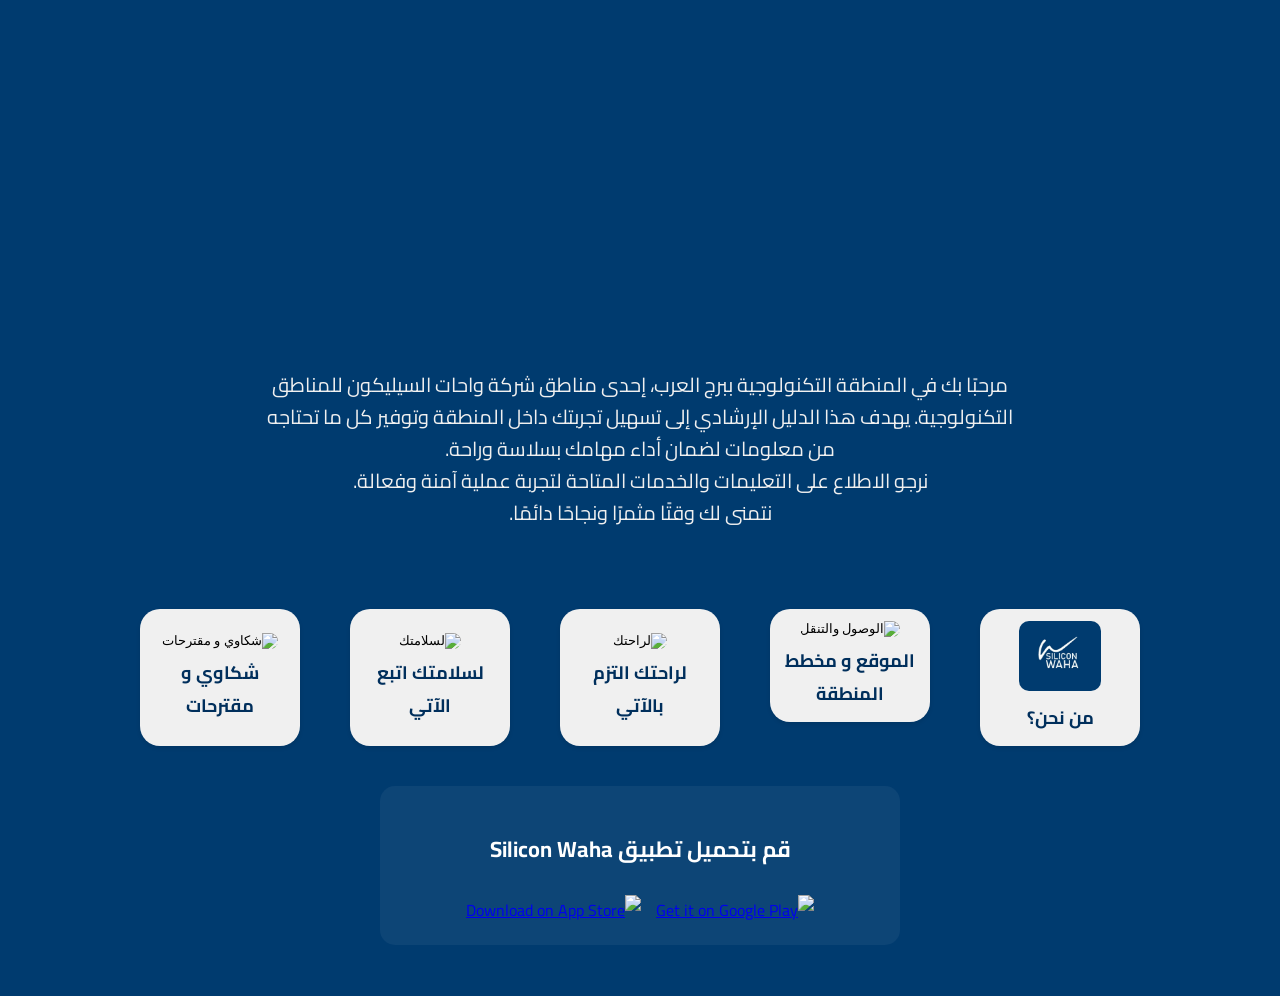
==== commit 183e8b1f: "Add files via upload" ====
--- a/index.html
+++ b/index.html
@@ -1,310 +1,81 @@
-<!DOCTYPE html>
-<html lang="ar">
-<link rel="icon" href="images/Icon.png" type="image/png">
-
-<head>
-
-  <meta charset="UTF-8">
-  <meta property="og:title" content="SILICON WAHA - دليل الزوار">
-  <meta property="og:description" content="دليلك داخل منطقة واحات السيليكون التكنولوجية">
-  <meta property="og:image" content="https://habibahamdyyy.github.io/my-tabs-site/images/Icon.png">
-  <meta property="og:url" content="https://habibahamdyyy.github.io/my-tabs-site/">
-  <meta property="og:type" content="website">
-  <title>SILICON WAHA - دليل الزوار</title>
-  <link href="https://fonts.googleapis.com/css2?family=Cairo:wght@400;700&display=swap" rel="stylesheet">
-
-  <style>
-    @keyframes fadeInUp {
-      to {
-        opacity: 1;
-        transform: translateY(0);
-      }
-    }
-
-    body {
-      min-height: 100vh;
-      font-family: 'Cairo', sans-serif;
-      padding: 40px 20px;
-      direction: rtl;
-      background: linear-gradient(to bottom right, #003b6f, #ddd);
-      text-align: center;
-      animation: fadeIn 1s ease;
-
-    }
-
-    @keyframes fadeIn {
-      from {
-        opacity: 0;
-      }
-
-      to {
-        opacity: 1;
-      }
-    }
-
-    .logo-text {
-      font-size: 130px;
-      font-weight: bold;
-      background-image: url('[data-uri]');
-      background-size: contain;
-      background-position: center;
-      -webkit-background-clip: text;
-      -webkit-text-fill-color: transparent;
-    }
-
-    h1 {
-      font-size: 70px;
-      font-weight: bold;
-      margin-bottom: 10px;
-      color: #fefefc;
-    }
-
-    h3.intro {
-      font-size: 20px;
-      font-weight: normal;
-      color: #ffffff;
-      margin-bottom: 40px;
-      max-width: 600px;
-      margin-right: auto;
-      margin-left: auto;
-    }
-
-    .tabs {
-      display: flex;
-      flex-wrap: wrap;
-      justify-content: center;
-      gap: 20px;
-      margin-bottom: 20px;
-    }
-
-    .tab {
-      width: 183px;
-      padding: 15px 20px;
-      background: white;
-      border-radius: 8px;
-      cursor: pointer;
-      transition: 0.3s;
-      box-shadow: 0 2px 4px rgba(0, 0, 0, 0.1);
-      border: 1px solid #ffffff;
-      opacity: 0;
-      transform: translateY(20px);
-      animation: fadeInUp 0.6s ease forwards;
-      transition: all 0.3s ease;
-
-
-    }
-
-    .tab:hover {
-      transform: scale(1.05);
-      box-shadow: 0 8px 15px rgba(0, 0, 0, 0.1);
-      background: #ddd;
-    }
-
-    .tab img {
-      width: 55%;
-      height: 75px;
-      object-fit: cover;
-      border-radius: 10px;
-      margin-bottom: 7px;
-    }
-
-    .tab-label {
-      font-weight: bold;
-      font-size: 20px;
-    }
-
-    .content {
-      padding: 8px;
-      border: none;
-      border-radius: 1px;
-      background: none;
-      max-width: 450px;
-      margin: 0 auto;
-      margin-top: 5px;
-
-    }
-
-
-    .tab:nth-child(1) {
-      animation-delay: 0.1s;
-    }
-
-    .tab:nth-child(2) {
-      animation-delay: 0.2s;
-    }
-
-    .tab:nth-child(3) {
-      animation-delay: 0.3s;
-    }
-
-    .tab:nth-child(4) {
-      animation-delay: 0.4s;
-    }
-
-
-
-    .tab:hover {
-      transform: scale(1.05);
-      box-shadow: 0 8px 15px rgba(0, 0, 0, 0.1);
-      background: #ddd;
-    }
-
-    html {
-      scroll-behavior: smooth;
-    }
-
-    .page-enter {
-      opacity: 0;
-      transform: translateY(30px);
-      animation: slideUp 2s ease forwards;
-    }
-
-    @keyframes slideUp {
-      to {
-        opacity: 1;
-        transform: translateY(0);
-      }
-    }
-
-    .download-box {
-      background: none;
-      border: none;
-      box-shadow: none;
-      padding: 0;
-      margin: 40px auto 0;
-      text-align: center;
-    }
-
-    .download-box h3 {
-      margin-bottom: 15px;
-      color: white;
-      font-size: 20px;
-    }
-
-    .download-box a img {
-      height: 50px;
-      margin: 10px;
-      transition: transform 0.2s ease;
-    }
-
-    .download-box a img:hover {
-      transform: scale(1.05);
-    }
-
-    .transport-card {
-      background: #ffffff;
-      border: 1px solid #d0dce8;
-      border-radius: 10px;
-      padding: 20px;
-      margin-bottom: 15px;
-      text-align: right;
-      box-shadow: 0 2px 8px rgba(0, 0, 0, 0.05);
-      font-size: 10px;
-    }
-
-    .transport-card h4 {
-      margin: 0 0 8px;
-      color: #1a2a4f;
-    }
-
-    .transport-card a {
-      color: #0077cc;
-      text-decoration: none;
-      font-weight: bold;
-    }
-
-    .transport-card a:hover {
-      text-decoration: underline;
-    }
-  </style>
-
-</head>
-
-<body class="page-enter">
-
-  <h1 class="logo-text">SILICON WAHA</h1>
-
-  <h3 class="intro">
-    مرحبًا بك في المنطقة التكنولوجية ببرج العرب، إحدى مناطق شركة واحات السيليكون للمناطق التكنولوجية.
-    يهدف هذا الدليل الإرشادي إلى تسهيل تجربتك داخل المنطقة وتوفير كل ما تحتاجه من معلومات لضمان أداء مهامك بسلاسة وراحة.
-    نرجو الاطلاع على التعليمات والخدمات المتاحة لتجربة عملية آمنة وفعالة.<br>
-    نتمنى لك وقتًا مثمرًا ونجاحًا دائمًا.
-  </h3>
-
-  <div class="tabs">
-    <div class="tab" onclick="openPDF('SiliconWaha.pdf')">
-      <img src="images/LOGO.jpg" alt="من نحن؟">
-      <div class="tab-label">من نحن؟</div>
-    </div>
-    <div class="tab" onclick="showContent(2)">
-      <img src="https://openmoji.org/data/color/svg/E0A9.svg" alt="الوصول والتنقل">
-      <div class="tab-label">الموقع و مخطط المنطقة</div>
-    </div>
-    <div class="tab" onclick="openPDF('لراحتك.pdf')">
-      <img
-        src="https://thumbs.dreamstime.com/b/instruction-manual-guide-document-cogwheel-isolated-design-element-male-character-analyzing-file-business-analysis-data-274463302.jpg?w=768"
-        alt="لراحتك">
-      <div class="tab-label">لراحتك التزم بالآتي</div>
-    </div>
-    <div class="tab" onclick="openPDF('خطة الطوارئ.pdf')">
-      <img src="https://openmoji.org/data/color/svg/1F6A8.svg" alt="لسلامتك">
-      <div class="tab-label">لسلامتك اتبع الآتي</div>
-    </div>
-  </div>
-
-  <div id="content" class="content" style="display: none;"></div>
-
-
-  <div class="download-box">
-    <h3>
-      قم بتحميل تطبيق Silicon Waha
-    </h3>
-    <a href="https://play.google.com/store/apps/details?id=com.codemorning.siliconwaha" target="_blank">
-      <img src="https://upload.wikimedia.org/wikipedia/commons/7/78/Google_Play_Store_badge_EN.svg"
-        alt="تحميل من Google Play" style="height: 50px; margin: 10px;">
-    </a>
-    <a href="https://apps.apple.com/eg/app/silicon-waha/id6744442120" target="_blank">
-  <img src="images/appstore-badge.png" 
-       alt="Download on the App Store" 
-       style="height: 50px; margin: 10px;">
-</a>
-
-
-
-
-  </div>
-
-
-  <script>
-    function openPDF(fileName) {
-      window.open(fileName, "_blank");
-    }
-
-    function showContent(tab) {
-      document.getElementById("content").style.display = "block"; // إظهار المحتوى عند الضغط
-
-      let html = "";
-      if (tab === 2) {
-        html = `
-  <div class="transport-card">
-    <h4>📍 الموقع على الخريطة</h4>
-    <a href="https://maps.app.goo.gl/3V9tLTfM1K3f4Duk9?g_st=aw" target="_blank">
-      فتح الموقع في خرائط Google
-    </a>
-  </div>
-
-  <div class="transport-card">
-    <h4>🗺️ مخطط المباني</h4>
-    <a href="مخطط مباني المنطقة.pdf" target="_blank">عرض المخطط</a>
-  </div>
-`;
-      } else {
-        html = "";
-      }
-      document.getElementById("content").innerHTML = html;
-    }
-  </script>
-
-</body>
-
-</html>
+<!DOCTYPE html>
+<html lang="ar">
+<link rel="icon" href="images/Icon.png" type="image/png">
+
+<head>
+
+  <meta charset="UTF-8">
+  <meta property="og:title" content="SILICON WAHA - دليل الزوار">
+  <meta property="og:description" content="دليلك داخل منطقة واحات السيليكون التكنولوجية">
+  <meta property="og:image" content="https://habibahamdyyy.github.io/my-tabs-site/images/Icon.png">
+  <meta property="og:url" content="https://habibahamdyyy.github.io/my-tabs-site/">
+  <meta property="og:type" content="website">
+  <meta name="viewport" content="width=device-width, initial-scale=1">
+  <title>SILICON WAHA - دليل الزوار</title>
+  <link href="https://fonts.googleapis.com/css2?family=Cairo:wght@400;700&display=swap" rel="stylesheet">
+  <link rel="stylesheet" href="styles.css">
+  <script src="script.js" defer></script>
+
+</head>
+
+<body class="page-enter">
+
+  <h1 class="logo-text" onclick="window.location.href='https://siliconwaha.com/'">SILICON WAHA</h1>
+
+  <h2 class="intro">
+    مرحبًا بك في المنطقة التكنولوجية ببرج العرب، إحدى مناطق شركة واحات السيليكون للمناطق التكنولوجية.
+    يهدف هذا الدليل الإرشادي إلى تسهيل تجربتك داخل المنطقة وتوفير كل ما تحتاجه من معلومات لضمان أداء مهامك بسلاسة وراحة.
+    <br>
+    نرجو الاطلاع على التعليمات والخدمات المتاحة لتجربة عملية آمنة وفعالة. <br>
+    نتمنى لك وقتًا مثمرًا ونجاحًا دائمًا.
+  </h2>
+
+  <div class="buttons">
+    <button class="button button1" onclick="openPDF('SiliconWaha.pdf')">
+      <img src="images/LOGO.jpg" alt="من نحن؟">
+      <div class="button-label">من نحن؟</div>
+    </button>
+    <div class="button-with-content">
+      <button class="button button2" data-tab="2" onclick="showContent(2)">
+        <img src="images/خريطه.svg" alt="الوصول والتنقل">
+        <div class="button-label">الموقع و مخطط المنطقة</div>
+      </button>
+      <div id="content" class="content" style="display: none;">
+        <button onclick="document.getElementById('content').style.display='none'">× إغلاق</button>
+      </div>
+    </div>
+
+    <button class="button button3" onclick="openPDF('لراحتك.pdf')">
+      <img src="images/لراحتك.webp" alt="لراحتك">
+      <div class="button-label">لراحتك التزم بالآتي</div>
+    </button>
+    <button class="button button4" onclick="openPDF('خطة الطوارئ.pdf')">
+      <img src="images/لسلامتك.svg" alt="لسلامتك">
+      <div class="button-label">لسلامتك اتبع الآتي</div>
+    </button>
+    <button class="button button5"
+      onclick="window.open('https://docs.google.com/forms/d/e/1FAIpQLSdHu_Q73fNk7fatEz7MENqD977NUHGOJeVYoPulLnyC25w-7w/viewform?usp=dialog', '_blank')">
+      <img src="images/feedback.jpeg" alt="شكاوي و مقترحات">
+      <div class="button-label">شكاوي و مقترحات</div>
+    </button>
+  </div>
+  
+  <div class="download-box">
+    <h3>قم بتحميل تطبيق Silicon Waha</h3>
+    <div class="badges">
+      <!-- Google Play Badge -->
+      <a href="https://play.google.com/store/apps/details?id=com.codemorning.siliconwaha" target="_blank"
+        class="badge google-play">
+        <img src="images/google-play-badge.svg" alt="Get it on Google Play" class="badge-img">
+      </a>
+
+      <!-- App Store Badge -->
+      <a href="https://apps.apple.com/eg/app/silicon-waha/id6744442120" target="_blank" class="badge app-store">
+        <img src="images/appstore-badge.svg" alt="Download on App Store" class="badge-img">
+      </a>
+    </div>
+  </div>
+
+</body>
+
+</html>
--- a/styles.css
+++ b/styles.css
@@ -0,0 +1,217 @@
+@keyframes fadeInUp {
+  to {
+    opacity: 1;
+    transform: translateY(0);
+  }
+}
+
+body {
+  min-height: 100vh;
+  font-family: 'Cairo', sans-serif;
+  padding: 40px 20px;
+  direction: rtl;
+  background: #003b6f;
+  align-items: center;
+  text-align: center;
+  animation: fadeIn 1s ease;
+}
+
+@keyframes fadeIn {
+  from { opacity: 0; }
+  to { opacity: 1; }
+}
+
+/* ===== Logo ===== */
+.logo-text {
+  font-size: 100px; /* كبير على اللابتوب */
+  font-weight: bold;
+  cursor: pointer;
+  background-image: url('images/building.png');
+  background-size: contain;
+  background-position: center;
+  background-clip: text;
+  -webkit-background-clip: text;
+  color: transparent;
+  animation: fadeInUp 1s ease forwards;
+  line-height: 1ز1;
+}
+
+/* ===== Intro Text ===== */
+h2.intro {
+  font-size: 20px;
+  font-weight: normal;
+  color: #f0f0f0;
+  max-width: 750px;
+  margin: 20px auto 80px auto;
+  line-height: 1.6em;
+}
+
+/* ===== Buttons ===== */
+.buttons {
+  display: flex;
+  flex-wrap: wrap;
+  justify-content: center;
+  gap: 50px;
+  margin-bottom: 20px;
+}
+
+.button {
+  width: 160px;
+  padding: 12px;
+  background: #f0f0f0;
+  border-radius: 20px;
+  border: transparent;
+  cursor: pointer;
+  transition: all 0.3s ease;
+  box-shadow: 0 2px 4px rgba(0, 0, 0, 0.1);
+  opacity: 0;
+  transform: translateY(20px);
+  animation: fadeInUp 0.6s ease forwards;
+}
+
+.button:hover {
+  transform: scale(1.05);
+  box-shadow: 0 8px 15px rgba(0, 0, 0, 0.1);
+  background: #ddd;
+}
+
+.button img {
+  width: 60%;
+  height: 70px;
+  object-fit: cover;
+  border-radius: 10px;
+  margin-bottom: 7px;
+}
+
+.button-label {
+  font-weight: bold;
+  font-size: 18px;
+  color: #002f5c;
+  font-family: 'Cairo', sans-serif;
+}
+
+/* ===== Buttons Animation Delay ===== */
+.button1 { animation-delay: 0.2s; }
+.button2 { animation-delay: 0.4s; }
+.button3 { animation-delay: 0.6s; }
+.button4 { animation-delay: 0.8s; }
+.button5 { animation-delay: 1s; }
+
+/* ===== Content Section ===== */
+.button-with-content {
+  display: flex;
+  flex-direction: column;
+  align-items: center;
+  position: relative;
+}
+
+#content {
+  margin-top: 10px;
+  display: flex;
+  justify-content: center;
+  gap: 15px;
+  flex-wrap: wrap;
+  opacity: 0;
+  transform: translateY(20px);
+  transition: all 0.4s ease; /* حركة سلسة */
+}
+
+#content.show {
+  opacity: 1;
+  transform: translateY(0);
+}
+
+/* ===== Transport Cards ===== */
+.transport-card {
+  font-family: 'Cairo', sans-serif;
+  color: #002f5c;
+  width: 200px;
+  padding: 10px;
+  background: #f0f0f0;
+  border-radius: 8px;
+  cursor: pointer;
+  box-shadow: 0 4px 8px rgba(0, 0, 0, 0.1);
+  border: 1px solid #f0f0f0;
+  transform: translateY(20px) scale(0.9);
+  opacity: 0;
+  transition: all 0.4s ease;
+}
+
+.transport-card.show {
+  transform: translateY(0) scale(1);
+  opacity: 1;
+}
+
+.transport-card:hover {
+  transform: translateY(-5px) scale(1.05);
+  box-shadow: 0 10px 20px rgba(0,0,0,0.2);
+}
+
+/* ===== Download Box ===== */
+.download-box {
+  background: rgba(255, 255, 255, 0.05);
+  padding: 20px 10px;
+  margin: 40px auto 0;
+  border-radius: 15px;
+  max-width: 500px;
+  text-align: center;
+  display: flex;
+  flex-direction: column;
+  align-items: center;
+  gap: 15px;
+}
+
+.download-box h3 {
+  margin-bottom: 10px;
+  color: white;
+  font-size: 22px;
+  font-weight: bold;
+}
+
+.download-box .badges {
+  display: flex;
+  gap: 15px;
+  flex-wrap: wrap;
+  justify-content: center;
+}
+
+.download-box a img {
+  height: 60px;
+  width: auto;
+  transition: transform 0.2s ease;
+}
+
+.download-box a img:hover {
+  transform: scale(1.1);
+}
+
+/* ===== Responsive ===== */
+
+/* Medium screens */
+@media (max-width: 900px) {
+  .logo-text { font-size: 70px; }
+  h2.intro { font-size: 18px; margin-bottom: 60px; }
+
+  .buttons { gap: 20px; }
+  .button { width: 140px; padding: 10px; font-size: 16px; }
+  .button img { width: 55%; height: 60px; }
+  .button-label { font-size: 16px; }
+  .download-box h3 { font-size: 20px; }
+  .download-box a img { height: 55px; }
+}
+
+/* Small screens */
+@media (max-width: 600px) {
+  body { padding: 10px 2px; }
+  .logo-text { font-size: 50px; }
+  h2.intro { font-size: 16px; line-height: 1.4em; margin-bottom: 40px; }
+
+  .buttons { flex-direction: row; flex-wrap: wrap; justify-content: center; gap: 12px; }
+  .button { width: 120px; padding: 8px; font-size: 14px; }
+  .button img { width: 60%; height: 50px; }
+  .button-label { font-size: 14px; }
+  .download-box { padding: 15px 10px; }
+  .download-box h3 { font-size: 16px; }
+  .download-box a img { height: 50px; }
+  .transport-card { width: 120px; font-size: 12px; padding: 8px; }
+}
